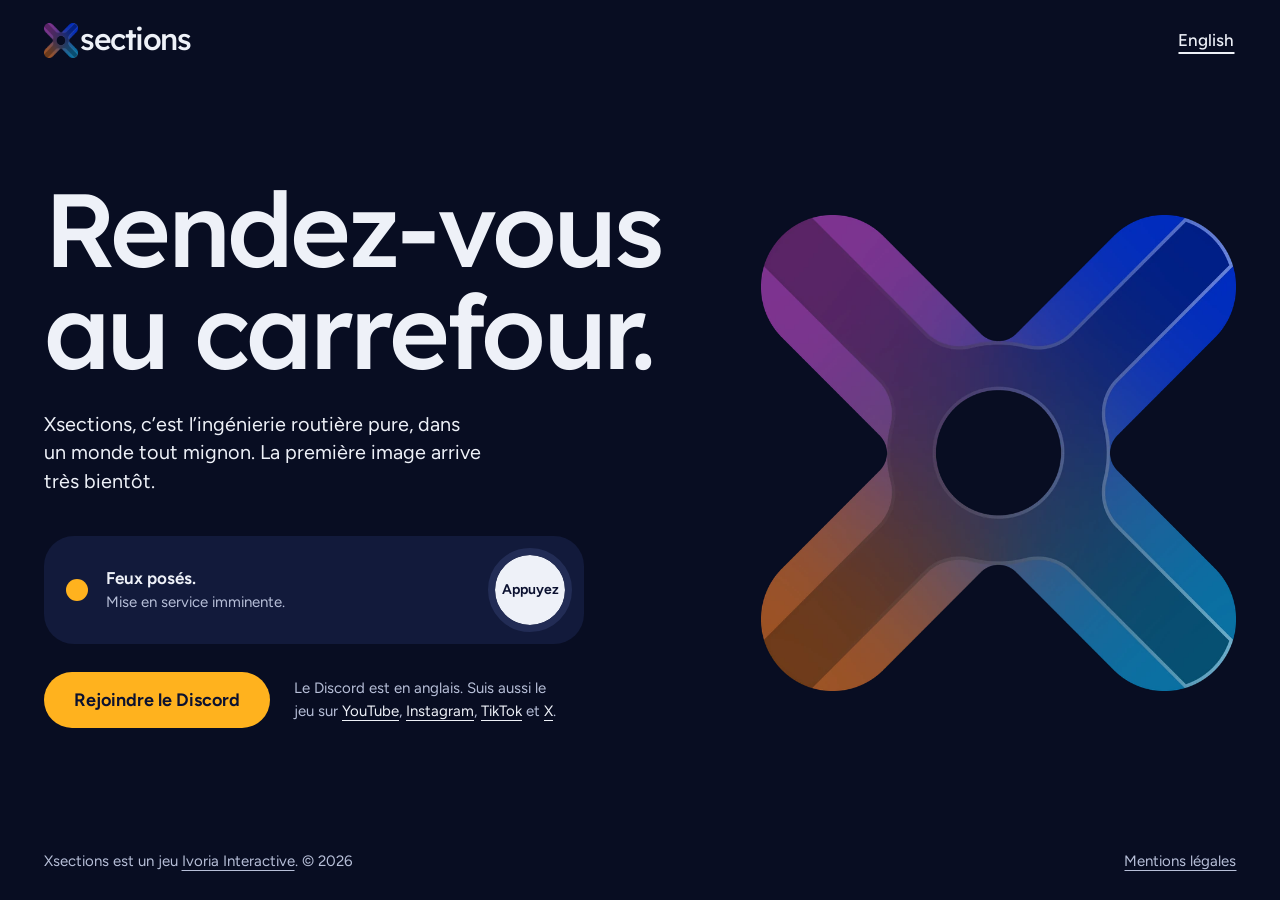
==== fr/index.html @ 551009b9 "Teaser avant l'annonce Remplace la v1 par la page d'attente (EN / et FR /fr/), mentions légales, 404" ====
<!doctype html>
<html lang="fr">
<head>
<meta charset="utf-8">
<meta name="viewport" content="width=device-width, initial-scale=1, viewport-fit=cover">
<title>Xsections · Rendez-vous au carrefour</title>
<meta name="description" content="Xsections : l’ingénierie routière pure, dans un monde tout mignon. Rendez-vous au carrefour, très bientôt.">
<link rel="canonical" href="https://xsections.co/fr/">
<link rel="alternate" hreflang="en" href="https://xsections.co/">
<link rel="alternate" hreflang="fr" href="https://xsections.co/fr/">
<link rel="alternate" hreflang="x-default" href="https://xsections.co/">
<meta name="theme-color" content="#080d22">
<meta name="color-scheme" content="dark">
<meta property="og:type" content="website">
<meta property="og:site_name" content="Xsections">
<meta property="og:title" content="Xsections · Rendez-vous au carrefour">
<meta property="og:description" content="Xsections : l’ingénierie routière pure, dans un monde tout mignon. Rendez-vous au carrefour, très bientôt.">
<meta property="og:url" content="https://xsections.co/fr/">
<meta property="og:image" content="https://xsections.co/img/og-fr.jpg">
<meta property="og:image:width" content="1200">
<meta property="og:image:height" content="630">
<meta property="og:image:alt" content="Le X d’Xsections, de nuit, avec les mots : Rendez-vous au carrefour.">
<meta property="og:locale" content="fr_FR">
<meta property="og:locale:alternate" content="en_US">
<meta name="twitter:card" content="summary_large_image">
<meta name="twitter:site" content="@xsectionsgame">
<link rel="icon" href="/favicon.ico" sizes="any">
<link rel="icon" type="image/png" sizes="32x32" href="/favicon-32.png">
<link rel="apple-touch-icon" href="/apple-touch-icon.png">
<link rel="manifest" href="/site.webmanifest">
<link rel="preload" href="/fonts/lexend-latin-normal.woff2" as="font" type="font/woff2" crossorigin>
<style>
@font-face { font-family: 'Lexend'; font-style: normal; font-weight: 300 700; font-display: swap; src: url(/fonts/lexend-latin-normal.woff2) format('woff2'); }
@font-face { font-family: 'Figtree'; font-style: normal; font-weight: 400 700; font-display: swap; src: url(/fonts/figtree-latin-normal.woff2) format('woff2'); }

/* Layout: one screen. Words and the call box on the left, the official X at full height on the
   right: the X is the junction the headline talks about. Night only (the social DA), flat fields,
   no lines, no shadows, no gradients. Round shapes, like the arms of the X. */
:root {
  color-scheme: dark;
  --ground: #080d22;      /* night of the brand */
  --ground-2: #121a3b;    /* one tone step: the call box */
  --ground-3: #222c55;    /* resting ring of the push button */
  --ink: #eef1f8;
  --ink-2: #b7bfd8;       /* secondary notes only */
  --signal: #ffb21e;      /* French traffic-signal amber: the action and the lamp */
  --signal-hi: #ffc552;
  --signal-off: #3a3324;  /* the same lens, unlit */
  --on-signal: #0b1130;
  --f-head: 'Lexend', system-ui, -apple-system, 'Segoe UI', sans-serif;
  --f-body: 'Figtree', system-ui, -apple-system, 'Segoe UI', sans-serif;
  --t-lead: clamp(19px, 1.55vw, 23px);
  --t-body: 17px;
  --t-small: 15px;
  --gut: clamp(16px, 3.4vw, 48px);
  --ease: cubic-bezier(.16, 1, .3, 1);
}
* { box-sizing: border-box; }
html { background: var(--ground); -webkit-text-size-adjust: 100%; }
body { margin: 0; background: var(--ground); color: var(--ink); font: 400 var(--t-body)/1.5 var(--f-body); -webkit-font-smoothing: antialiased; }
a { color: inherit; }
:focus-visible { outline: 3px solid var(--ink); outline-offset: 4px; border-radius: 6px; }
.page {
  min-height: 100svh; display: grid; grid-template-rows: auto 1fr auto;
  padding-left: max(var(--gut), env(safe-area-inset-left, 0px));
  padding-right: max(var(--gut), env(safe-area-inset-right, 0px));
  max-width: 1600px; margin-inline: auto;
}
.bar { display: flex; align-items: center; justify-content: space-between; gap: 16px; padding-block: 22px; }
.lockup { --w: 30px; display: inline-flex; align-items: center; text-decoration: none; color: var(--ink); }
.lockup img { width: calc(var(--w) * 1.16); height: calc(var(--w) * 1.16); flex: none; }
.lockup span { font: 500 var(--w)/.9 var(--f-head); letter-spacing: -.05em; margin-left: .06em; padding-bottom: .08em; white-space: nowrap; }
.lang { font: 500 var(--t-body)/1 var(--f-body); text-decoration: underline; text-underline-offset: 6px; text-decoration-thickness: 2px; padding: 10px 2px; }
.lang:hover { color: var(--signal-hi); }

.hero {
  display: grid; grid-template-columns: minmax(0, 7fr) minmax(0, 5fr); align-items: center;
  column-gap: clamp(24px, 4vw, 72px); padding-block: clamp(16px, 3vh, 48px);
}
.copy { display: grid; justify-items: start; min-width: 0; container-type: inline-size; }
h1 {
  margin: 0; font: 500 clamp(42px, 15.6cqi, 124px)/.98 var(--f-head); letter-spacing: -.035em;
  text-wrap: balance;
}
.lead { margin: 28px 0 0; font-size: var(--t-lead); line-height: 1.45; max-width: 34ch; }

.callbox {
  margin-top: 40px; width: min(100%, 540px);
  display: grid; grid-template-columns: auto minmax(0, 1fr) auto; align-items: center; gap: 18px;
  padding: 12px 12px 12px 22px; background: var(--ground-2); border-radius: 30px;
}
.lamp { width: 22px; height: 22px; border-radius: 50%; background: var(--signal); animation: blink 1s steps(1, end) infinite; }
@keyframes blink { 50% { background: var(--signal-off); } }
.status { margin: 0; min-width: 0; }
.status strong { display: block; font-weight: 650; }
.status span { display: block; color: var(--ink-2); font-size: var(--t-small); }
.push {
  width: 84px; height: 84px; border-radius: 50%; cursor: pointer; padding: 0;
  border: 7px solid var(--ground-3); background: var(--ink) padding-box; /* the border is the lit ring */
  color: var(--on-signal); font: 650 14px/1 var(--f-body); display: grid; place-items: center;
  transition: transform .18s var(--ease), background-color .2s ease, border-color .25s ease;
}
.push:hover { background-color: #ffffff; }
.push:active { transform: scale(.93); }
.push:focus-visible { outline-offset: 4px; border-radius: 50%; }
.callbox[data-state="done"] .push, .callbox[data-state="back"] .push { border-color: var(--signal); }
.callbox.pulse .status { animation: nudge .45s var(--ease); }
@keyframes nudge { from { transform: translateX(-8px); opacity: .4; } }

.act { margin-top: 28px; display: flex; flex-wrap: wrap; align-items: center; gap: 14px 24px; }
.btn {
  display: inline-flex; align-items: center; min-height: 56px; padding: 0 30px; border-radius: 999px;
  background: var(--signal); color: var(--on-signal); text-decoration: none; font: 650 18px/1 var(--f-body);
  transition: background-color .2s ease, transform .18s var(--ease);
}
.btn:hover { background: var(--signal-hi); }
.btn:active { transform: scale(.97); }
.follow { margin: 0; color: var(--ink-2); font-size: var(--t-small); max-width: 30ch; text-wrap: balance; }
.follow a { color: var(--ink); text-underline-offset: 4px; }
.follow a:hover { color: var(--signal-hi); }

.mark { margin: 0; justify-self: end; width: 100%; max-width: min(100%, 70svh, 700px); }
.mark img { display: block; width: 100%; height: auto; }

.foot {
  display: flex; flex-wrap: wrap; justify-content: space-between; gap: 8px 24px;
  padding-block: 24px 28px; color: var(--ink-2); font-size: var(--t-small);
}
.foot p { margin: 0; }
.foot a { color: var(--ink-2); text-underline-offset: 4px; }
.foot a:hover { color: var(--ink); }

@media (max-width: 699px) {
  .hero { grid-template-columns: minmax(0, 1fr); align-content: start; padding-block: 8px 24px; }
  .mark { order: -1; justify-self: start; max-width: min(64vw, 340px); margin-bottom: 28px; }
  .lead { margin-top: 20px; }
  .callbox { margin-top: 32px; }
}
@media (max-width: 479px) {
  .callbox { gap: 14px; padding-left: 18px; }
  .push { width: 76px; height: 76px; border-width: 6px; font-size: 13px; }
  .act { gap: 16px; }
  .btn { width: 100%; justify-content: center; }
}

/* entrance: each part rises once, in reading order; nothing waits on script */
@media (prefers-reduced-motion: no-preference) {
  .bar, h1, .lead, .callbox, .act, .foot { animation: rise .8s var(--ease) both; }
  h1 { animation-delay: .06s; } .lead { animation-delay: .14s; } .callbox { animation-delay: .22s; }
  .act { animation-delay: .3s; } .foot { animation-delay: .38s; }
  .mark img { animation: settle 1.2s var(--ease) .1s both; }
  @keyframes rise { from { opacity: 0; transform: translateY(20px); } }
  @keyframes settle { from { opacity: 0; transform: scale(.94) rotate(-6deg); } }
}
@media (prefers-reduced-motion: reduce) {
  .lamp { animation: none; }
}

</style>
</head>
<body>
<div class="page">
  <header class="bar">
    <a class="lockup" href="/fr/" aria-label="Xsections, accueil"><img src="/img/x-night-96.png" alt="" width="96" height="96"><span>sections</span></a>
    <a class="lang" href="/" hreflang="en" lang="en">English</a>
  </header>
  <main class="hero">
    <div class="copy">
      <h1>Rendez-vous au carrefour.</h1>
      <p class="lead">Xsections, c’est l’ingénierie routière pure, dans un monde tout mignon. La première image arrive très bientôt.</p>
      <div class="callbox" role="group" aria-label="Boîtier d’appel piéton" data-state="idle" data-words="{&quot;doneT&quot;: &quot;Demande enregistrée.&quot;, &quot;doneS&quot;: &quot;Attends le vert. Rejoins le Discord pour le voir passer.&quot;, &quot;backT&quot;: &quot;Demande du {date} : toujours enregistrée.&quot;, &quot;backS&quot;: &quot;Attends le vert, plus pour longtemps.&quot;}">
        <span class="lamp" aria-hidden="true"></span>
        <p class="status" aria-live="polite"><strong data-l="t">Feux posés.</strong> <span data-l="s">Mise en service imminente.</span></p>
        <button class="push" type="button" aria-pressed="false" aria-label="Appuyer sur le bouton d’appel">Appuyez</button>
      </div>
      <div class="act">
        <a class="btn" href="https://discord.gg/GJtPFErEtj" rel="noopener">Rejoindre le Discord</a>
        <p class="follow">Le Discord est en anglais. Suis aussi le jeu sur <a href="https://www.youtube.com/@xsections" rel="noopener">YouTube</a>, <a href="https://www.instagram.com/xsectionsgame/" rel="noopener">Instagram</a>, <a href="https://www.tiktok.com/@xsections" rel="noopener">TikTok</a> et <a href="https://x.com/xsectionsgame" rel="noopener">X</a>.</p>
      </div>
    </div>
    <figure class="mark"><img src="/img/x-night-800.webp" srcset="/img/x-night-800.webp 800w, /img/x-night-1600.webp 1600w" sizes="(min-width: 700px) min(38vw, 70svh, 700px), min(64vw, 340px)" width="1600" height="1600" alt="Le logo d’Xsections : un X avec un giratoire en son centre" fetchpriority="high"></figure>
  </main>
  <footer class="foot">
    <p>Xsections est un jeu <a href="https://ivoriainteractive.com/">Ivoria Interactive</a>. © 2026</p>
    <a href="/legal.html">Mentions légales</a>
  </footer>
</div>
<script>
(function () {
  var KEY = 'xs-teaser-request', saved = null;
  try { saved = localStorage.getItem(KEY); } catch (err) {}
  if (!saved || isNaN(Date.parse(saved))) saved = null;
  document.querySelectorAll('.callbox').forEach(function (box) {
    var btn = box.querySelector('.push'), t = box.querySelector('[data-l=t]'), s = box.querySelector('[data-l=s]');
    var L = JSON.parse(box.getAttribute('data-words'));
    var lang = (box.closest('[lang]') || document.documentElement).getAttribute('lang') || 'en';
    function day(iso) {
      try { return new Intl.DateTimeFormat(lang, { day: 'numeric', month: 'long' }).format(new Date(iso)); }
      catch (err) { return ''; }
    }
    function show(state) {
      box.setAttribute('data-state', state); btn.setAttribute('aria-pressed', 'true');
      t.textContent = state === 'back' ? L.backT.replace('{date}', day(saved)) : L.doneT;
      s.textContent = state === 'back' ? L.backS : L.doneS;
    }
    if (saved) show('back');
    btn.addEventListener('click', function () {
      if (!saved) { saved = new Date().toISOString(); try { localStorage.setItem(KEY, saved); } catch (err) {} }
      show('done'); box.classList.remove('pulse'); void box.offsetWidth; box.classList.add('pulse');
    });
  });
})();
</script>
</body>
</html>
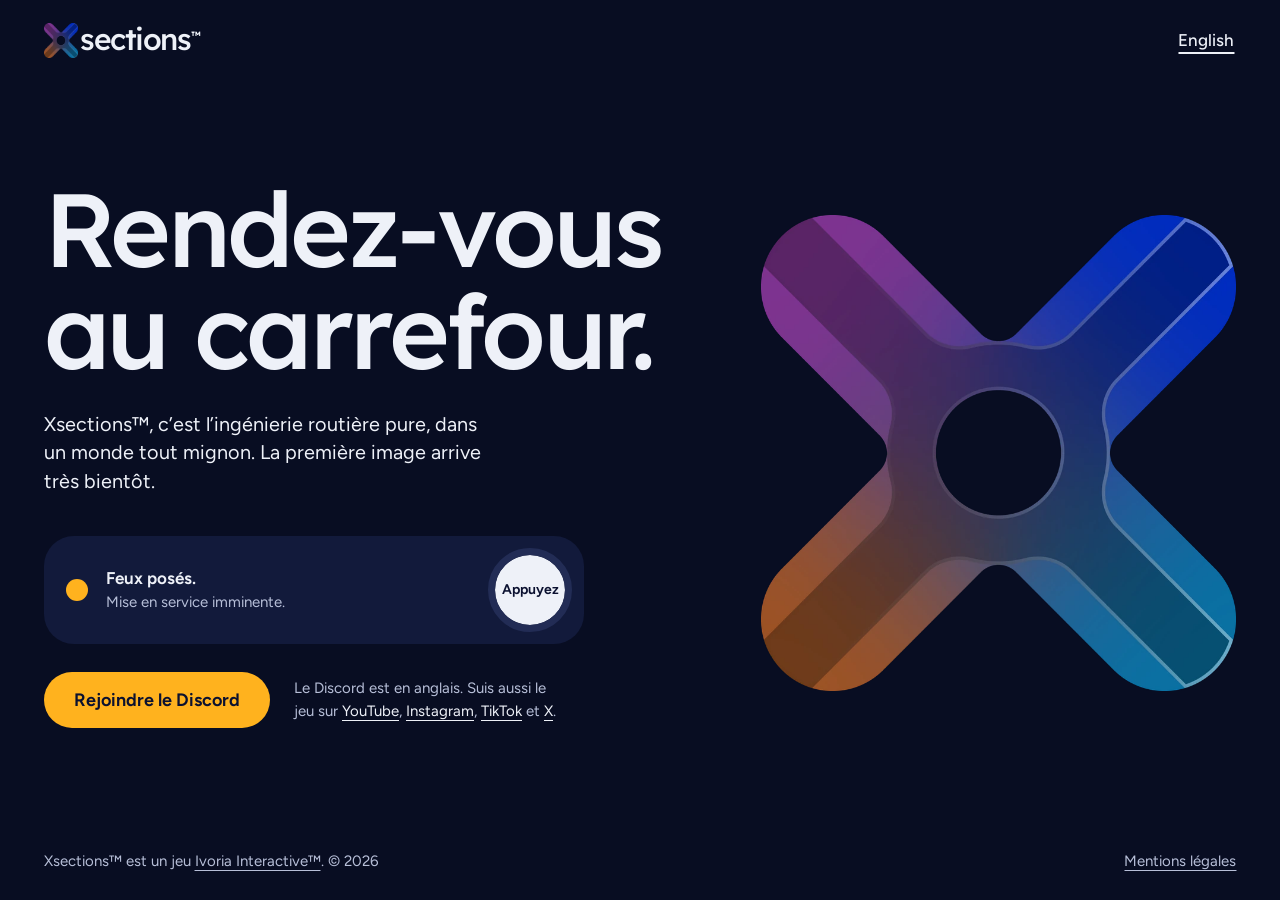
==== commit c9fc22b4: "Ajoute ™ aux marques Xsections et Ivoria Interactive Chaque mention visible des deux marques déposée" ====
--- a/fr/index.html
+++ b/fr/index.html
@@ -3,8 +3,8 @@
 <head>
 <meta charset="utf-8">
 <meta name="viewport" content="width=device-width, initial-scale=1, viewport-fit=cover">
-<title>Xsections · Rendez-vous au carrefour</title>
-<meta name="description" content="Xsections : l’ingénierie routière pure, dans un monde tout mignon. Rendez-vous au carrefour, très bientôt.">
+<title>Xsections™ · Rendez-vous au carrefour</title>
+<meta name="description" content="Xsections™ : l’ingénierie routière pure, dans un monde tout mignon. Rendez-vous au carrefour, très bientôt.">
 <link rel="canonical" href="https://xsections.co/fr/">
 <link rel="alternate" hreflang="en" href="https://xsections.co/">
 <link rel="alternate" hreflang="fr" href="https://xsections.co/fr/">
@@ -12,9 +12,9 @@
 <meta name="theme-color" content="#080d22">
 <meta name="color-scheme" content="dark">
 <meta property="og:type" content="website">
-<meta property="og:site_name" content="Xsections">
-<meta property="og:title" content="Xsections · Rendez-vous au carrefour">
-<meta property="og:description" content="Xsections : l’ingénierie routière pure, dans un monde tout mignon. Rendez-vous au carrefour, très bientôt.">
+<meta property="og:site_name" content="Xsections™">
+<meta property="og:title" content="Xsections™ · Rendez-vous au carrefour">
+<meta property="og:description" content="Xsections™ : l’ingénierie routière pure, dans un monde tout mignon. Rendez-vous au carrefour, très bientôt.">
 <meta property="og:url" content="https://xsections.co/fr/">
 <meta property="og:image" content="https://xsections.co/img/og-fr.jpg">
 <meta property="og:image:width" content="1200">
@@ -32,6 +32,8 @@
 <style>
 @font-face { font-family: 'Lexend'; font-style: normal; font-weight: 300 700; font-display: swap; src: url(/fonts/lexend-latin-normal.woff2) format('woff2'); }
 @font-face { font-family: 'Figtree'; font-style: normal; font-weight: 400 700; font-display: swap; src: url(/fonts/figtree-latin-normal.woff2) format('woff2'); }
+/* ™ des marques déposées dans les titres et le logo : petit, calé en haut des capitales */
+.tm { font-size: max(.3em, 12px); line-height: 1; vertical-align: top; position: relative; top: .32em; margin-left: .04em; letter-spacing: 0; font-weight: 500; }
 
 /* Layout: one screen. Words and the call box on the left, the official X at full height on the
    right: the X is the junction the headline talks about. Night only (the social DA), flat fields,
@@ -69,7 +71,7 @@
 .bar { display: flex; align-items: center; justify-content: space-between; gap: 16px; padding-block: 22px; }
 .lockup { --w: 30px; display: inline-flex; align-items: center; text-decoration: none; color: var(--ink); }
 .lockup img { width: calc(var(--w) * 1.16); height: calc(var(--w) * 1.16); flex: none; }
-.lockup span { font: 500 var(--w)/.9 var(--f-head); letter-spacing: -.05em; margin-left: .06em; padding-bottom: .08em; white-space: nowrap; }
+.lockup > span { font: 500 var(--w)/.9 var(--f-head); letter-spacing: -.05em; margin-left: .06em; padding-bottom: .08em; white-space: nowrap; }
 .lang { font: 500 var(--t-body)/1 var(--f-body); text-decoration: underline; text-underline-offset: 6px; text-decoration-thickness: 2px; padding: 10px 2px; }
 .lang:hover { color: var(--signal-hi); }
 
@@ -161,13 +163,13 @@
 <body>
 <div class="page">
   <header class="bar">
-    <a class="lockup" href="/fr/" aria-label="Xsections, accueil"><img src="/img/x-night-96.png" alt="" width="96" height="96"><span>sections</span></a>
+    <a class="lockup" href="/fr/" aria-label="Xsections, accueil"><img src="/img/x-night-96.png" alt="" width="96" height="96"><span>sections<span class="tm">™</span></span></a>
     <a class="lang" href="/" hreflang="en" lang="en">English</a>
   </header>
   <main class="hero">
     <div class="copy">
       <h1>Rendez-vous au carrefour.</h1>
-      <p class="lead">Xsections, c’est l’ingénierie routière pure, dans un monde tout mignon. La première image arrive très bientôt.</p>
+      <p class="lead">Xsections™, c’est l’ingénierie routière pure, dans un monde tout mignon. La première image arrive très bientôt.</p>
       <div class="callbox" role="group" aria-label="Boîtier d’appel piéton" data-state="idle" data-words="{&quot;doneT&quot;: &quot;Demande enregistrée.&quot;, &quot;doneS&quot;: &quot;Attends le vert. Rejoins le Discord pour le voir passer.&quot;, &quot;backT&quot;: &quot;Demande du {date} : toujours enregistrée.&quot;, &quot;backS&quot;: &quot;Attends le vert, plus pour longtemps.&quot;}">
         <span class="lamp" aria-hidden="true"></span>
         <p class="status" aria-live="polite"><strong data-l="t">Feux posés.</strong> <span data-l="s">Mise en service imminente.</span></p>
@@ -181,7 +183,7 @@
     <figure class="mark"><img src="/img/x-night-800.webp" srcset="/img/x-night-800.webp 800w, /img/x-night-1600.webp 1600w" sizes="(min-width: 700px) min(38vw, 70svh, 700px), min(64vw, 340px)" width="1600" height="1600" alt="Le logo d’Xsections : un X avec un giratoire en son centre" fetchpriority="high"></figure>
   </main>
   <footer class="foot">
-    <p>Xsections est un jeu <a href="https://ivoriainteractive.com/">Ivoria Interactive</a>. © 2026</p>
+    <p>Xsections™ est un jeu <a href="https://ivoriainteractive.com/">Ivoria Interactive™</a>. © 2026</p>
     <a href="/legal.html">Mentions légales</a>
   </footer>
 </div>
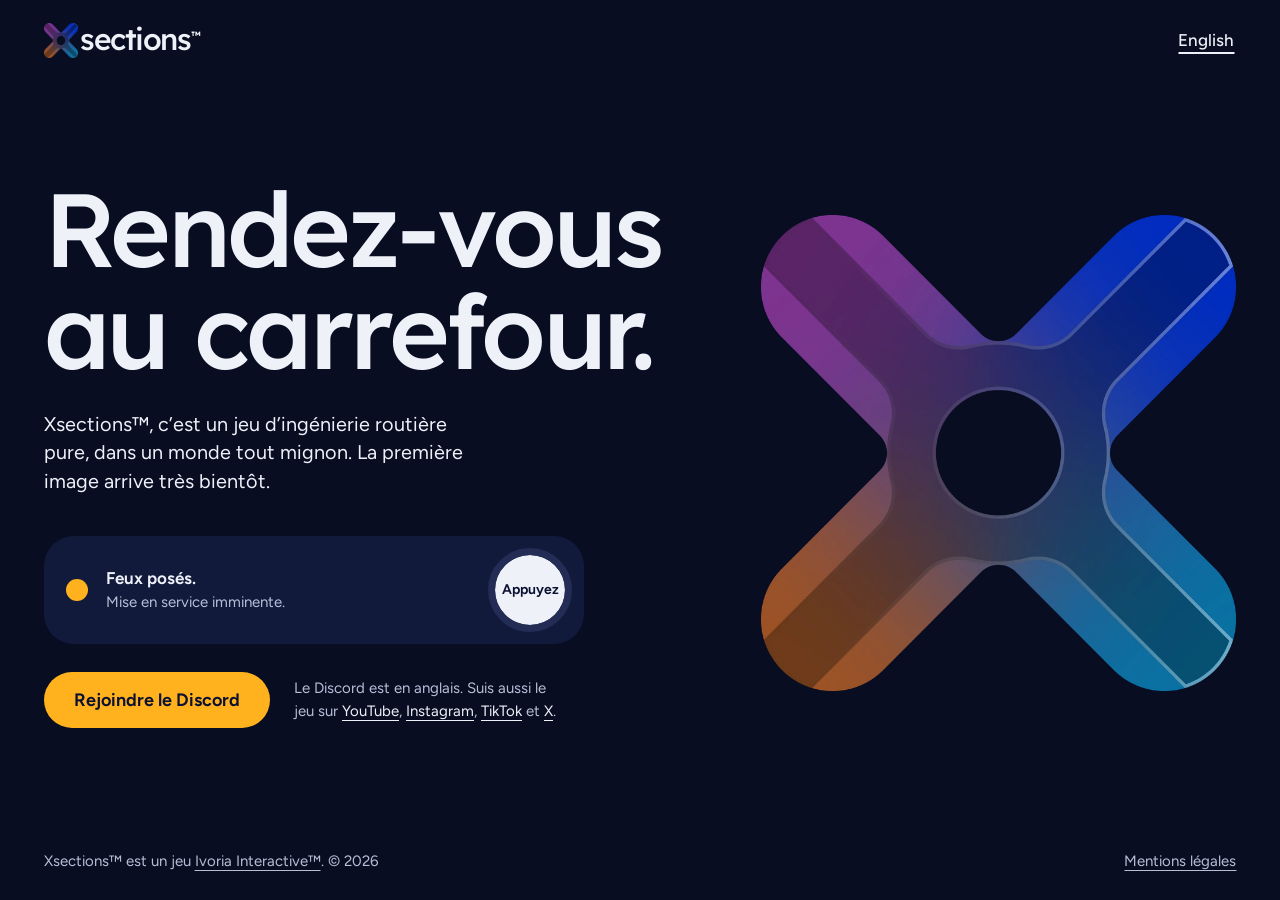
==== commit c780cdde: "SEO : titres qui disent « jeu » et données structurées xsections.co : titre de recherche et descript" ====
--- a/fr/index.html
+++ b/fr/index.html
@@ -3,8 +3,8 @@
 <head>
 <meta charset="utf-8">
 <meta name="viewport" content="width=device-width, initial-scale=1, viewport-fit=cover">
-<title>Xsections™ · Rendez-vous au carrefour</title>
-<meta name="description" content="Xsections™ : l’ingénierie routière pure, dans un monde tout mignon. Rendez-vous au carrefour, très bientôt.">
+<title>Xsections™ · Un jeu de génie routier tout mignon</title>
+<meta name="description" content="Xsections™ est un jeu vidéo de génie routier : redessine les carrefours et regarde un vrai trafic s’écouler, dans un monde tout mignon. Rendez-vous au carrefour, très bientôt.">
 <link rel="canonical" href="https://xsections.co/fr/">
 <link rel="alternate" hreflang="en" href="https://xsections.co/">
 <link rel="alternate" hreflang="fr" href="https://xsections.co/fr/">
@@ -14,7 +14,7 @@
 <meta property="og:type" content="website">
 <meta property="og:site_name" content="Xsections™">
 <meta property="og:title" content="Xsections™ · Rendez-vous au carrefour">
-<meta property="og:description" content="Xsections™ : l’ingénierie routière pure, dans un monde tout mignon. Rendez-vous au carrefour, très bientôt.">
+<meta property="og:description" content="Xsections™ est un jeu vidéo de génie routier : redessine les carrefours et regarde un vrai trafic s’écouler, dans un monde tout mignon. Rendez-vous au carrefour, très bientôt.">
 <meta property="og:url" content="https://xsections.co/fr/">
 <meta property="og:image" content="https://xsections.co/img/og-fr.jpg">
 <meta property="og:image:width" content="1200">
@@ -29,6 +29,61 @@
 <link rel="apple-touch-icon" href="/apple-touch-icon.png">
 <link rel="manifest" href="/site.webmanifest">
 <link rel="preload" href="/fonts/lexend-latin-normal.woff2" as="font" type="font/woff2" crossorigin>
+<script type="application/ld+json">
+{
+ "@context": "https://schema.org",
+ "@graph": [
+  {
+   "@type": "WebSite",
+   "@id": "https://xsections.co/#website",
+   "name": "Xsections",
+   "url": "https://xsections.co/",
+   "inLanguage": [
+    "en",
+    "fr"
+   ],
+   "publisher": {
+    "@type": "Organization",
+    "@id": "https://ivoriainteractive.com/#organization",
+    "name": "Ivoria Interactive",
+    "url": "https://ivoriainteractive.com/"
+   }
+  },
+  {
+   "@type": "VideoGame",
+   "@id": "https://xsections.co/#game",
+   "name": "Xsections",
+   "url": "https://xsections.co/",
+   "applicationCategory": "Game",
+   "gamePlatform": "PC",
+   "genre": [
+    "Simulation",
+    "Strategy"
+   ],
+   "author": {
+    "@type": "Organization",
+    "@id": "https://ivoriainteractive.com/#organization",
+    "name": "Ivoria Interactive",
+    "url": "https://ivoriainteractive.com/"
+   },
+   "publisher": {
+    "@type": "Organization",
+    "@id": "https://ivoriainteractive.com/#organization",
+    "name": "Ivoria Interactive",
+    "url": "https://ivoriainteractive.com/"
+   },
+   "description": "Xsections est un jeu vidéo de génie routier : redessine les carrefours et regarde un vrai trafic s’écouler, dans un monde tout mignon. Rendez-vous au carrefour, très bientôt.",
+   "image": "https://xsections.co/img/og-fr.jpg",
+   "sameAs": [
+    "https://www.youtube.com/@xsections",
+    "https://www.instagram.com/xsectionsgame/",
+    "https://www.tiktok.com/@xsections",
+    "https://x.com/xsectionsgame"
+   ]
+  }
+ ]
+}
+</script>
 <style>
 @font-face { font-family: 'Lexend'; font-style: normal; font-weight: 300 700; font-display: swap; src: url(/fonts/lexend-latin-normal.woff2) format('woff2'); }
 @font-face { font-family: 'Figtree'; font-style: normal; font-weight: 400 700; font-display: swap; src: url(/fonts/figtree-latin-normal.woff2) format('woff2'); }
@@ -169,7 +224,7 @@
   <main class="hero">
     <div class="copy">
       <h1>Rendez-vous au carrefour.</h1>
-      <p class="lead">Xsections™, c’est l’ingénierie routière pure, dans un monde tout mignon. La première image arrive très bientôt.</p>
+      <p class="lead">Xsections™, c’est un jeu d’ingénierie routière pure, dans un monde tout mignon. La première image arrive très bientôt.</p>
       <div class="callbox" role="group" aria-label="Boîtier d’appel piéton" data-state="idle" data-words="{&quot;doneT&quot;: &quot;Demande enregistrée.&quot;, &quot;doneS&quot;: &quot;Attends le vert. Rejoins le Discord pour le voir passer.&quot;, &quot;backT&quot;: &quot;Demande du {date} : toujours enregistrée.&quot;, &quot;backS&quot;: &quot;Attends le vert, plus pour longtemps.&quot;}">
         <span class="lamp" aria-hidden="true"></span>
         <p class="status" aria-live="polite"><strong data-l="t">Feux posés.</strong> <span data-l="s">Mise en service imminente.</span></p>
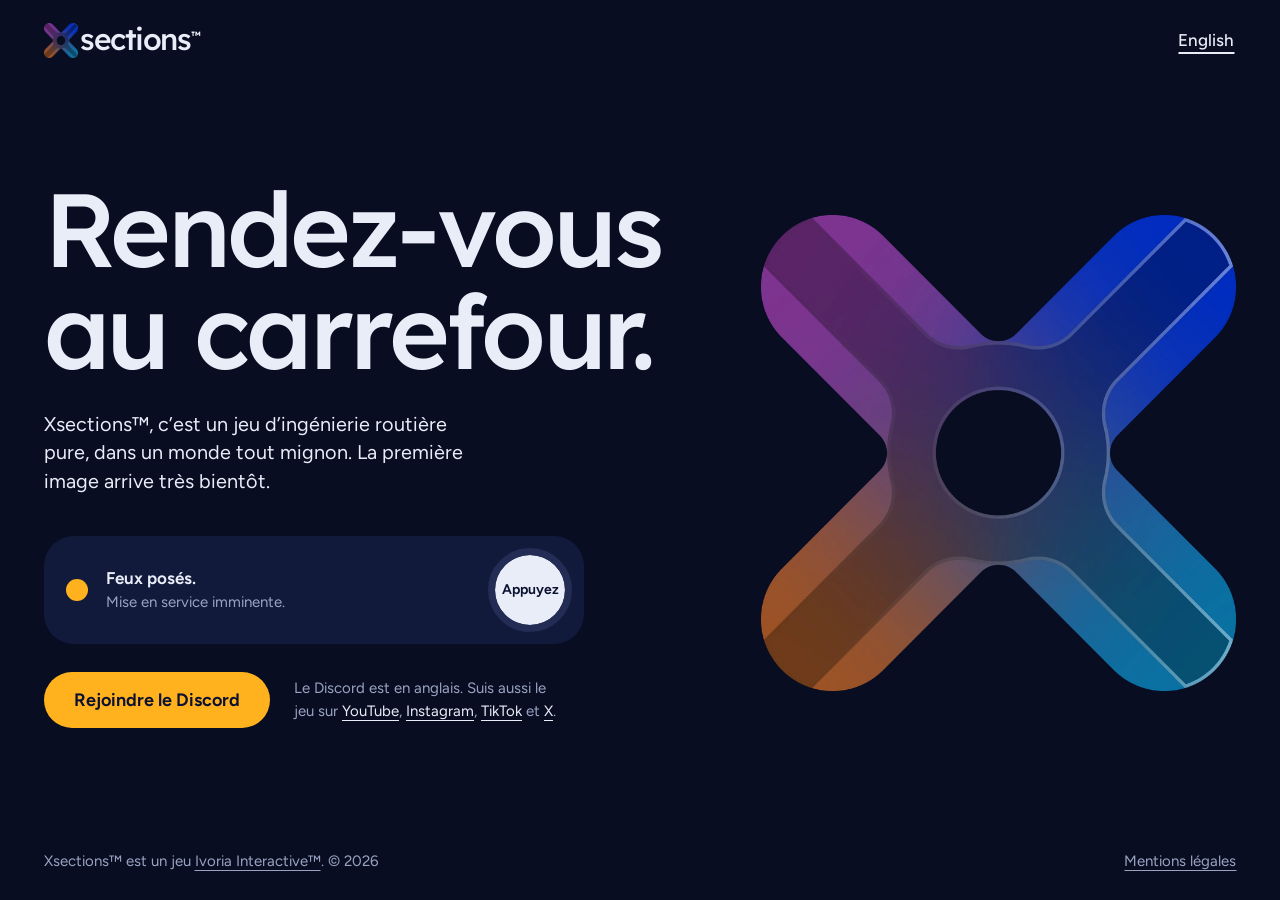
==== commit b3fb10de: "Bible de marque : blanc et gris de l'interface, « ingénierie routière » - Texte sur fond nuit : #E9E" ====
--- a/fr/index.html
+++ b/fr/index.html
@@ -3,8 +3,8 @@
 <head>
 <meta charset="utf-8">
 <meta name="viewport" content="width=device-width, initial-scale=1, viewport-fit=cover">
-<title>Xsections™ · Un jeu de génie routier tout mignon</title>
-<meta name="description" content="Xsections™ est un jeu vidéo de génie routier : redessine les carrefours et regarde un vrai trafic s’écouler, dans un monde tout mignon. Rendez-vous au carrefour, très bientôt.">
+<title>Xsections™ · Un jeu d’ingénierie routière tout mignon</title>
+<meta name="description" content="Xsections™ est un jeu vidéo d’ingénierie routière : redessine les carrefours et regarde un vrai trafic s’écouler, dans un monde tout mignon. Rendez-vous au carrefour, très bientôt.">
 <link rel="canonical" href="https://xsections.co/fr/">
 <link rel="alternate" hreflang="en" href="https://xsections.co/">
 <link rel="alternate" hreflang="fr" href="https://xsections.co/fr/">
@@ -12,9 +12,9 @@
 <meta name="theme-color" content="#080d22">
 <meta name="color-scheme" content="dark">
 <meta property="og:type" content="website">
-<meta property="og:site_name" content="Xsections™">
+<meta property="og:site_name" content="Xsections">
 <meta property="og:title" content="Xsections™ · Rendez-vous au carrefour">
-<meta property="og:description" content="Xsections™ est un jeu vidéo de génie routier : redessine les carrefours et regarde un vrai trafic s’écouler, dans un monde tout mignon. Rendez-vous au carrefour, très bientôt.">
+<meta property="og:description" content="Xsections™ est un jeu vidéo d’ingénierie routière : redessine les carrefours et regarde un vrai trafic s’écouler, dans un monde tout mignon. Rendez-vous au carrefour, très bientôt.">
 <meta property="og:url" content="https://xsections.co/fr/">
 <meta property="og:image" content="https://xsections.co/img/og-fr.jpg">
 <meta property="og:image:width" content="1200">
@@ -72,7 +72,7 @@
     "name": "Ivoria Interactive",
     "url": "https://ivoriainteractive.com/"
    },
-   "description": "Xsections est un jeu vidéo de génie routier : redessine les carrefours et regarde un vrai trafic s’écouler, dans un monde tout mignon. Rendez-vous au carrefour, très bientôt.",
+   "description": "Xsections est un jeu vidéo d’ingénierie routière : redessine les carrefours et regarde un vrai trafic s’écouler, dans un monde tout mignon. Rendez-vous au carrefour, très bientôt.",
    "image": "https://xsections.co/img/og-fr.jpg",
    "sameAs": [
     "https://www.youtube.com/@xsections",
@@ -91,19 +91,25 @@
 .tm { font-size: max(.3em, 12px); line-height: 1; vertical-align: top; position: relative; top: .32em; margin-left: .04em; letter-spacing: 0; font-weight: 500; }
 
 /* Layout: one screen. Words and the call box on the left, the official X at full height on the
-   right: the X is the junction the headline talks about. Night only (the social DA), flat fields,
-   no lines, no shadows, no gradients. Round shapes, like the arms of the X. */
+   right: the X is the junction the headline talks about. Flat fields, no lines, no shadows, no
+   gradients. Round shapes, like the arms of the X.
+   Two looks, one layout: night (the default, the teaser as launched) and day
+   (<html data-da="day">, the trial of 10 Nov). Every value comes from the brand bible. */
 :root {
   color-scheme: dark;
   --ground: #080d22;      /* night of the brand */
   --ground-2: #121a3b;    /* one tone step: the call box */
   --ground-3: #222c55;    /* resting ring of the push button */
-  --ink: #eef1f8;
-  --ink-2: #b7bfd8;       /* secondary notes only */
+  --ink: #e9edf8;         /* the white of the game's interface (bible, 10 Nov) */
+  --ink-2: #9aa4c2;       /* secondary notes only: the grey of the game's interface */
   --signal: #ffb21e;      /* French traffic-signal amber: the action and the lamp */
   --signal-hi: #ffc552;
   --signal-off: #3a3324;  /* the same lens, unlit */
   --on-signal: #0b1130;
+  --push: #e9edf8;        /* the push button: a light disc at night */
+  --push-hi: #ffffff;
+  --on-push: #0b1130;
+  --hover: #ffc552;       /* a text link under the pointer */
   --f-head: 'Lexend', system-ui, -apple-system, 'Segoe UI', sans-serif;
   --f-body: 'Figtree', system-ui, -apple-system, 'Segoe UI', sans-serif;
   --t-lead: clamp(19px, 1.55vw, 23px);
@@ -111,6 +117,19 @@
   --t-small: 15px;
   --gut: clamp(16px, 3.4vw, 48px);
   --ease: cubic-bezier(.16, 1, .3, 1);
+}
+:root[data-da="day"] {
+  color-scheme: light;
+  --ground: #edf2e8;      /* the day ground of the brand */
+  --ground-2: #fdfbf6;    /* the call box: the white of the day logotype's ground */
+  --ground-3: #edf2e8;    /* resting ring of the push button: the page ground again */
+  --ink: #1b2232;
+  --ink-2: #586176;
+  --signal-off: #e6dfcd;  /* the unlit lens, by day */
+  --push: #1b2232;        /* the push button: an ink disc by day */
+  --push-hi: #2b3550;
+  --on-push: #fdfbf6;
+  --hover: #2c6bcc;       /* the day link blue */
 }
 * { box-sizing: border-box; }
 html { background: var(--ground); -webkit-text-size-adjust: 100%; }
@@ -128,7 +147,7 @@
 .lockup img { width: calc(var(--w) * 1.16); height: calc(var(--w) * 1.16); flex: none; }
 .lockup > span { font: 500 var(--w)/.9 var(--f-head); letter-spacing: -.05em; margin-left: .06em; padding-bottom: .08em; white-space: nowrap; }
 .lang { font: 500 var(--t-body)/1 var(--f-body); text-decoration: underline; text-underline-offset: 6px; text-decoration-thickness: 2px; padding: 10px 2px; }
-.lang:hover { color: var(--signal-hi); }
+.lang:hover { color: var(--hover); }
 
 .hero {
   display: grid; grid-template-columns: minmax(0, 7fr) minmax(0, 5fr); align-items: center;
@@ -153,11 +172,11 @@
 .status span { display: block; color: var(--ink-2); font-size: var(--t-small); }
 .push {
   width: 84px; height: 84px; border-radius: 50%; cursor: pointer; padding: 0;
-  border: 7px solid var(--ground-3); background: var(--ink) padding-box; /* the border is the lit ring */
-  color: var(--on-signal); font: 650 14px/1 var(--f-body); display: grid; place-items: center;
+  border: 7px solid var(--ground-3); background: var(--push) padding-box; /* the border is the lit ring */
+  color: var(--on-push); font: 650 14px/1 var(--f-body); display: grid; place-items: center;
   transition: transform .18s var(--ease), background-color .2s ease, border-color .25s ease;
 }
-.push:hover { background-color: #ffffff; }
+.push:hover { background-color: var(--push-hi); }
 .push:active { transform: scale(.93); }
 .push:focus-visible { outline-offset: 4px; border-radius: 50%; }
 .callbox[data-state="done"] .push, .callbox[data-state="back"] .push { border-color: var(--signal); }
@@ -174,7 +193,7 @@
 .btn:active { transform: scale(.97); }
 .follow { margin: 0; color: var(--ink-2); font-size: var(--t-small); max-width: 30ch; text-wrap: balance; }
 .follow a { color: var(--ink); text-underline-offset: 4px; }
-.follow a:hover { color: var(--signal-hi); }
+.follow a:hover { color: var(--hover); }
 
 .mark { margin: 0; justify-self: end; width: 100%; max-width: min(100%, 70svh, 700px); }
 .mark img { display: block; width: 100%; height: auto; }
@@ -225,7 +244,7 @@
     <div class="copy">
       <h1>Rendez-vous au carrefour.</h1>
       <p class="lead">Xsections™, c’est un jeu d’ingénierie routière pure, dans un monde tout mignon. La première image arrive très bientôt.</p>
-      <div class="callbox" role="group" aria-label="Boîtier d’appel piéton" data-state="idle" data-words="{&quot;doneT&quot;: &quot;Demande enregistrée.&quot;, &quot;doneS&quot;: &quot;Attends le vert. Rejoins le Discord pour le voir passer.&quot;, &quot;backT&quot;: &quot;Demande du {date} : toujours enregistrée.&quot;, &quot;backS&quot;: &quot;Attends le vert, plus pour longtemps.&quot;}">
+      <div class="callbox" role="group" aria-label="Boîtier d’appel du feu" data-state="idle" data-words="{&quot;doneT&quot;: &quot;Demande enregistrée.&quot;, &quot;doneS&quot;: &quot;Attends le vert. Rejoins le Discord pour le voir passer.&quot;, &quot;backT&quot;: &quot;Demande du {date} : toujours enregistrée.&quot;, &quot;backS&quot;: &quot;Attends le vert, plus pour longtemps.&quot;}">
         <span class="lamp" aria-hidden="true"></span>
         <p class="status" aria-live="polite"><strong data-l="t">Feux posés.</strong> <span data-l="s">Mise en service imminente.</span></p>
         <button class="push" type="button" aria-pressed="false" aria-label="Appuyer sur le bouton d’appel">Appuyez</button>
